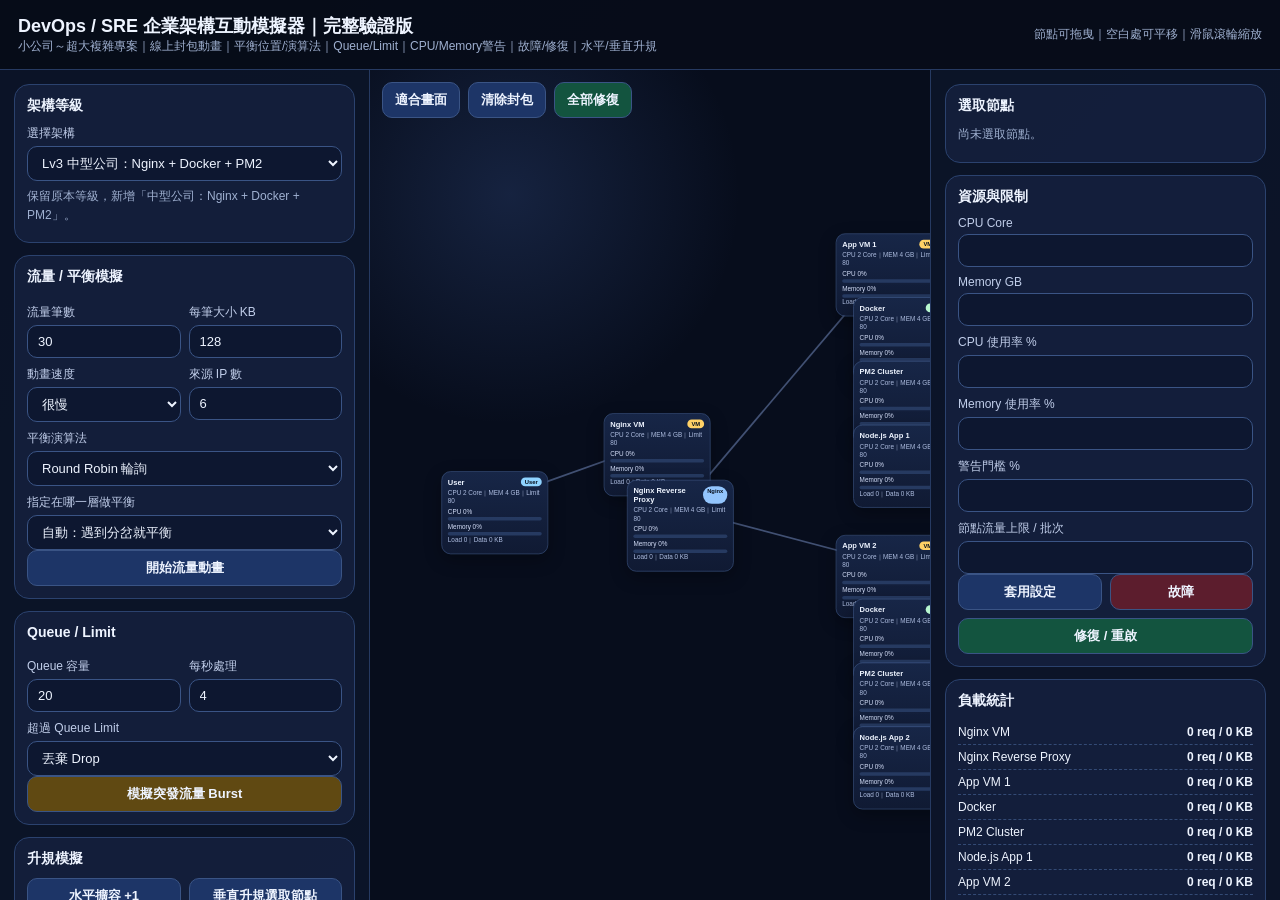
==== index.html @ 3b9d679e "Initial commit: DevOps/SRE 互動教學工具集 (模組化結構完成)" ====
<!DOCTYPE html>
<html lang="zh-Hant">
<head>
    <meta charset="UTF-8" />
    <meta name="viewport" content="width=device-width, initial-scale=1.0" />
    <title>DevOps / SRE 架構模擬器｜完整驗證版</title>
    <!-- 引入獨立的 CSS 樣式表 -->
    <link rel="stylesheet" href="style.css" />
</head>
<body>
    <header>
        <div>
            <h1>DevOps / SRE 企業架構互動模擬器｜完整驗證版</h1>
            <div class="hint">小公司～超大複雜專案｜線上封包動畫｜平衡位置/演算法｜Queue/Limit｜CPU/Memory警告｜故障/修復｜水平/垂直升規</div>
        </div>
        <div class="hint">節點可拖曳｜空白處可平移｜滑鼠滾輪縮放</div>
    </header>
    
    <div class="layout">
        <!-- 左側面板：設定與操作 -->
        <aside class="sidebar">
            <div class="section">
                <h2>架構等級</h2>
                <label>選擇架構</label>
                <select id="level"></select>
                <p>保留原本等級，新增「中型公司：Nginx + Docker + PM2」。</p>
            </div>
            
            <div class="section">
                <h2>流量 / 平衡模擬</h2>
                <div class="row">
                    <div>
                        <label>流量筆數</label>
                        <input id="trafficCount" type="number" min="1" max="1000" value="30">
                    </div>
                    <div>
                        <label>每筆大小 KB</label>
                        <input id="packetSize" type="number" min="1" value="128">
                    </div>
                </div>
                <div class="row">
                    <div>
                        <label>動畫速度</label>
                        <select id="speed">
                            <option value="3400">超慢</option>
                            <option value="2600" selected>很慢</option>
                            <option value="1800">慢</option>
                            <option value="1100">普通</option>
                        </select>
                    </div>
                    <div>
                        <label>來源 IP 數</label>
                        <input id="clientCount" type="number" min="1" max="100" value="6">
                    </div>
                </div>
                <label>平衡演算法</label>
                <select id="algorithm">
                    <option value="roundRobin">Round Robin 輪詢</option>
                    <option value="random">Random 隨機</option>
                    <option value="leastConnection">Least Connection 最少連線</option>
                    <option value="weighted">Weighted 權重</option>
                    <option value="ipHash">IP Hash 固定來源</option>
                </select>
                <label>指定在哪一層做平衡</label>
                <select id="balanceAt">
                    <option value="auto">自動：遇到分岔就平衡</option>
                    <option value="first">第一個可分流節點</option>
                    <option value="nginx">Nginx</option>
                    <option value="gcp-lb">GCP Load Balancer / CDN</option>
                    <option value="k8s-service">K8s Service</option>
                    <option value="queue">Queue 出隊</option>
                </select>
                <button id="startTraffic">開始流量動畫</button>
            </div>
            
            <div class="section">
                <h2>Queue / Limit</h2>
                <div class="row">
                    <div>
                        <label>Queue 容量</label>
                        <input id="queueCapacity" type="number" min="0" value="20">
                    </div>
                    <div>
                        <label>每秒處理</label>
                        <input id="queueRate" type="number" min="1" value="4">
                    </div>
                </div>
                <label>超過 Queue Limit</label>
                <select id="overflowMode">
                    <option value="drop">丟棄 Drop</option>
                    <option value="reject">拒絕 429</option>
                    <option value="wait">等待 Wait</option>
                </select>
                <button class="warnbtn" id="simulateBurst">模擬突發流量 Burst</button>
            </div>
            
            <div class="section">
                <h2>升規模擬</h2>
                <div class="row">
                    <button id="horizontalScale">水平擴容 +1</button>
                    <button id="verticalScale">垂直升規選取節點</button>
                </div>
                <p>水平擴容會在目前可平衡層後方新增 App/Pod，垂直升規會提高選取節點 CPU / Memory 並降低使用率。</p>
            </div>
            
            <div class="section">
                <h2>畫布操作</h2>
                <div class="row3">
                    <button id="zoomIn">放大</button>
                    <button id="zoomOut">縮小</button>
                    <button id="resetView">重置</button>
                </div>
                <p><span class="kbd">拖節點</span> 手動排版；<span class="kbd">拖空白處</span> 平移；<span class="kbd">滾輪</span> 縮放。</p>
            </div>
        </aside>
        
        <!-- 中央區域：畫布與圖形 -->
        <main class="canvasWrap" id="canvasWrap">
            <div class="toolbar">
                <button id="fitView">適合畫面</button>
                <button id="clearPackets">清除封包</button>
                <button id="repairAll" class="good">全部修復</button>
            </div>
            <div class="stage" id="stage">
                <svg id="svg">
                    <defs>
                        <marker id="arrow" markerWidth="10" markerHeight="10" refX="8" refY="3" orient="auto" markerUnits="strokeWidth">
                            <path d="M0,0 L0,6 L9,3 z" fill="#586b95"></path>
                        </marker>
                    </defs>
                </svg>
                <div id="nodes"></div>
            </div>
        </main>
        
        <!-- 右側面板：屬性與狀態 -->
        <aside class="inspector">
            <div class="section">
                <h2>選取節點</h2>
                <div id="selectedInfo">
                    <p>點選任一節點後可設定 CPU、Memory、Limit、故障與修復。</p>
                </div>
            </div>
            
            <div class="section">
                <h2>資源與限制</h2>
                <label>CPU Core</label>
                <input id="cpuLimit" type="number" min="0.1" step="0.1">
                <label>Memory GB</label>
                <input id="memoryLimit" type="number" min="0.1" step="0.1">
                <label>CPU 使用率 %</label>
                <input id="cpuUsage" type="number" min="0" max="300">
                <label>Memory 使用率 %</label>
                <input id="memoryUsage" type="number" min="0" max="300">
                <label>警告門檻 %</label>
                <input id="warnThreshold" type="number" min="1" max="300">
                <label>節點流量上限 / 批次</label>
                <input id="nodeLimit" type="number" min="1">
                
                <div class="row">
                    <button id="applyResource">套用設定</button>
                    <button class="danger" id="failSelected">故障</button>
                </div>
                <button class="good" id="repairSelected" style="margin-top:8px">修復 / 重啟</button>
            </div>
            
            <div class="section">
                <h2>負載統計</h2>
                <div id="stats"></div>
            </div>
            
            <div class="section">
                <h2>故障修復說明</h2>
                <div id="repairGuide">
                    <p>選取節點後會顯示對應修復方向。</p>
                </div>
            </div>
            
            <div class="section">
                <h2>事件紀錄</h2>
                <div class="log" id="log"></div>
            </div>
        </aside>
    </div>

    <!-- 引入主邏輯腳本 -->
    <script src="app.js"></script>
</body>
</html>
---- style.css ----
/* ==========================================================================
   CSS 變數區 - 定義色彩系統與基礎參數
   ========================================================================== */
:root {
  --bg: #08101f;
  --panel: #101a33;
  --panel2: #172545;
  --text: #eef4ff;
  --muted: #9fb0d0;
  --line: #586b95;
  --req: #54a8ff;
  --res: #55e39e;
  --bad: #ff4d6d;
  --warn: #ffd166;
  --ok: #5eead4;
  --purple: #b9a7ff;
}

/* ==========================================================================
   全域設定
   ========================================================================== */
* {
  box-sizing: border-box;
}

body {
  margin: 0;
  background: linear-gradient(135deg, #060a14, #101936);
  color: var(--text);
  font-family: -apple-system, BlinkMacSystemFont, "Segoe UI", "Noto Sans TC", Arial, sans-serif;
  overflow: hidden;
}

/* ==========================================================================
   排版與結構 (Header / Layout)
   ========================================================================== */
header {
  height: 70px;
  display: flex;
  justify-content: space-between;
  align-items: center;
  padding: 12px 18px;
  background: rgba(7, 12, 25, 0.94);
  border-bottom: 1px solid #263a61;
}

h1 {
  font-size: 18px;
  margin: 0;
}

.hint {
  font-size: 12px;
  color: var(--muted);
  line-height: 1.45;
}

.layout {
  display: grid;
  grid-template-columns: 370px 1fr 350px;
  height: calc(100vh - 70px);
}

aside {
  overflow: auto;
  background: rgba(12, 20, 40, 0.96);
  padding: 14px;
}

.sidebar {
  border-right: 1px solid #263a61;
}

.inspector {
  border-left: 1px solid #263a61;
}

.section {
  background: rgba(22, 34, 65, 0.76);
  border: 1px solid #2b426e;
  border-radius: 15px;
  padding: 12px;
  margin-bottom: 12px;
}

.section h2 {
  font-size: 14px;
  margin: 0 0 10px;
}

.section p {
  font-size: 12px;
  color: var(--muted);
  line-height: 1.55;
  margin: 6px 0;
}

/* ==========================================================================
   表單元件 (Form Elements)
   ========================================================================== */
label {
  display: block;
  font-size: 12px;
  color: #c1ceea;
  margin: 8px 0 4px;
}

select, input, button {
  width: 100%;
  border: 1px solid #3a5485;
  border-radius: 10px;
  background: #0d1730;
  color: var(--text);
  padding: 8px 10px;
  font-size: 13px;
}

button {
  background: #1d3567;
  cursor: pointer;
  font-weight: 800;
}

button:hover {
  background: #284a89;
}

.danger { background: #5c1d2d; }
.danger:hover { background: #832940; }
.good { background: #13543f; }
.good:hover { background: #1d7a5d; }
.warnbtn { background: #604912; }
.warnbtn:hover { background: #85651a; }

.row {
  display: grid;
  grid-template-columns: 1fr 1fr;
  gap: 8px;
}

.row3 {
  display: grid;
  grid-template-columns: 1fr 1fr 1fr;
  gap: 8px;
}

/* ==========================================================================
   畫布區 (Canvas & SVG)
   ========================================================================== */
.canvasWrap {
  position: relative;
  overflow: hidden;
  background: radial-gradient(circle at 25% 15%, rgba(74, 111, 190, 0.22), transparent 28%), #070d1c;
}

.stage {
  position: absolute;
  left: 0;
  top: 0;
  width: 2600px;
  height: 1600px;
  transform-origin: 0 0;
  cursor: grab;
}

.stage.grabbing {
  cursor: grabbing;
}

svg {
  position: absolute;
  inset: 0;
  width: 2600px;
  height: 1600px;
  pointer-events: none;
  overflow: visible;
}

/* 節點連線 */
.edge {
  stroke: var(--line);
  stroke-width: 3;
  fill: none;
  opacity: 0.72;
}

.edge.dead {
  stroke: var(--bad);
  stroke-dasharray: 8 8;
  opacity: 0.95;
}

.edge.hot {
  stroke: var(--req);
  opacity: 1;
}

.edge.back {
  stroke: var(--res);
  opacity: 1;
}

.toolbar {
  position: absolute;
  z-index: 20;
  top: 12px;
  left: 12px;
  display: flex;
  gap: 8px;
}

.toolbar button {
  width: auto;
  padding: 8px 12px;
}

/* ==========================================================================
   架構節點 (Nodes)
   ========================================================================== */
.node {
  position: absolute;
  width: 184px;
  min-height: 100px;
  border: 1px solid #405a8c;
  background: linear-gradient(180deg, #172647, #101a33);
  border-radius: 16px;
  box-shadow: 0 10px 30px rgba(0, 0, 0, 0.30);
  padding: 10px;
  cursor: move;
  user-select: none;
  transition: 0.15s;
}

.node:hover {
  box-shadow: 0 0 0 2px rgba(84, 168, 255, 0.24), 0 12px 30px rgba(0, 0, 0, 0.38);
}

.node.selected {
  border-color: #54a8ff;
  box-shadow: 0 0 0 3px rgba(84, 168, 255, 0.25);
}

.node.failed {
  border-color: var(--bad);
  box-shadow: 0 0 24px rgba(255, 77, 109, 0.92), 0 0 58px rgba(255, 77, 109, 0.35);
  animation: pulse 1.1s infinite;
}

.node.warning {
  border-color: var(--warn);
  box-shadow: 0 0 20px rgba(255, 209, 102, 0.55);
}

@keyframes pulse {
  50% { filter: brightness(1.25); }
}

.title {
  font-size: 13px;
  font-weight: 900;
  display: flex;
  justify-content: space-between;
  gap: 6px;
  margin-bottom: 4px;
}

.badge {
  font-size: 10px;
  border-radius: 999px;
  padding: 2px 7px;
  color: #07101d;
  background: #8fd3ff;
  white-space: nowrap;
}

/* 各類型 Badge 顏色 */
.badge.vm { background: #ffd166; }
.badge.nginx { background: #93c5fd; }
.badge.pm2 { background: #f9a8d4; }
.badge.container { background: #b7f7cf; }
.badge.app { background: #5eead4; }
.badge.queue { background: #fca5a5; }
.badge.db { background: #c4b5fd; }
.badge.k8s, .badge.k8s-service, .badge.gcp-lb { background: #b9a7ff; }

.sub {
  font-size: 11px;
  color: #aebde0;
  margin-bottom: 6px;
}

.metric {
  font-size: 11px;
  color: #d4def8;
  margin: 4px 0;
}

/* 進度條 (CPU / Memory 等) */
.bar {
  height: 6px;
  background: #263a61;
  border-radius: 999px;
  overflow: hidden;
}

.bar i {
  display: block;
  height: 100%;
  background: linear-gradient(90deg, #5eead4, #54a8ff);
}

.node.warning .bar i {
  background: linear-gradient(90deg, #ffd166, #ff9f1c);
}

.node.failed .bar i {
  background: var(--bad);
}

/* ==========================================================================
   封包與日誌 (Packets & Logs)
   ========================================================================== */
.packet {
  position: absolute;
  width: 14px;
  height: 14px;
  border-radius: 50%;
  z-index: 12;
  transform: translate(-50%, -50%);
  box-shadow: 0 0 12px currentColor;
  pointer-events: none;
}

.packet.req {
  background: var(--req);
  color: var(--req);
}

.packet.res {
  background: var(--res);
  color: var(--res);
}

.packet.drop {
  background: var(--bad);
  color: var(--bad);
}

.stat {
  display: flex;
  justify-content: space-between;
  gap: 8px;
  border-bottom: 1px dashed #334a75;
  padding: 5px 0;
  font-size: 12px;
}

.log {
  height: 190px;
  overflow: auto;
  background: #071022;
  border: 1px solid #263a61;
  border-radius: 10px;
  padding: 8px;
  font-size: 12px;
  line-height: 1.45;
  color: #c6d6f6;
}

.pill {
  display: inline-block;
  padding: 3px 7px;
  border-radius: 999px;
  background: #203a69;
  border: 1px solid #385684;
  color: #dfeaff;
  font-size: 11px;
  margin: 2px;
}

.kbd {
  display: inline-block;
  border: 1px solid #4a6393;
  border-radius: 6px;
  padding: 1px 6px;
  background: #0c1730;
  color: #e7f0ff;
}

.code {
  white-space: pre-wrap;
  background: #071022;
  border: 1px solid #263a61;
  border-radius: 10px;
  padding: 10px;
  color: #dce8ff;
  font-size: 12px;
  line-height: 1.45;
}
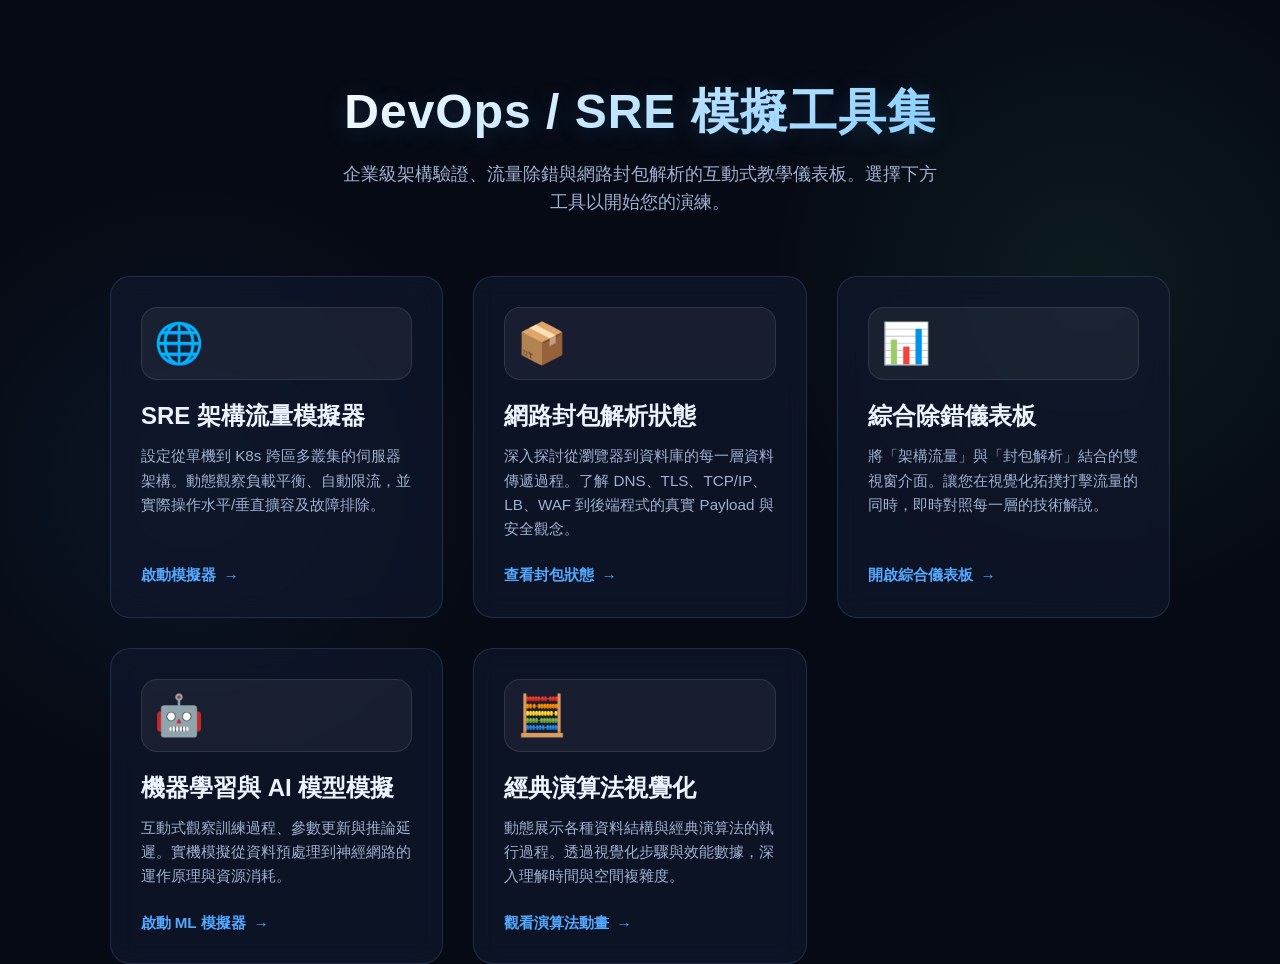
==== commit 4961bc32: "Rename index to sre, home to index for GitHub Pages default routing" ====
--- a/index.html
+++ b/index.html
@@ -1,189 +1,215 @@
 <!DOCTYPE html>
 <html lang="zh-Hant">
 <head>
-    <meta charset="UTF-8" />
-    <meta name="viewport" content="width=device-width, initial-scale=1.0" />
-    <title>DevOps / SRE 架構模擬器｜完整驗證版</title>
-    <!-- 引入獨立的 CSS 樣式表 -->
-    <link rel="stylesheet" href="style.css" />
+    <meta charset="UTF-8">
+    <meta name="viewport" content="width=device-width, initial-scale=1.0">
+    <title>SRE & DevOps 模擬工具集 (Toolkit Portal)</title>
+    <style>
+        :root {
+            --bg-color: #060a14;
+            --card-bg: rgba(17, 24, 45, 0.7);
+            --card-hover: rgba(26, 36, 65, 0.85);
+            --text-main: #eef4ff;
+            --text-muted: #9fb0d0;
+            --accent: #54a8ff;
+            --accent-glow: rgba(84, 168, 255, 0.4);
+            --border: rgba(88, 107, 149, 0.3);
+        }
+
+        * {
+            box-sizing: border-box;
+            margin: 0;
+            padding: 0;
+        }
+
+        body {
+            background-color: var(--bg-color);
+            background-image: 
+                radial-gradient(circle at 15% 50%, rgba(84, 168, 255, 0.08), transparent 25%),
+                radial-gradient(circle at 85% 30%, rgba(85, 227, 158, 0.08), transparent 25%);
+            color: var(--text-main);
+            font-family: -apple-system, BlinkMacSystemFont, "Segoe UI", "Noto Sans TC", Arial, sans-serif;
+            min-height: 100vh;
+            display: flex;
+            flex-direction: column;
+            align-items: center;
+        }
+
+        header {
+            text-align: center;
+            margin: 80px 0 60px;
+        }
+
+        h1 {
+            font-size: 3rem;
+            font-weight: 900;
+            letter-spacing: 1px;
+            background: linear-gradient(135deg, #ffffff, #8fd3ff);
+            -webkit-background-clip: text;
+            -webkit-text-fill-color: transparent;
+            margin-bottom: 16px;
+            text-shadow: 0 4px 24px rgba(84, 168, 255, 0.2);
+        }
+
+        p.subtitle {
+            font-size: 1.1rem;
+            color: var(--text-muted);
+            max-width: 600px;
+            line-height: 1.6;
+            margin: 0 auto;
+        }
+
+        .grid {
+            display: grid;
+            grid-template-columns: repeat(auto-fit, minmax(320px, 1fr));
+            gap: 30px;
+            width: 100%;
+            max-width: 1100px;
+            padding: 0 20px;
+        }
+
+        .card {
+            background: var(--card-bg);
+            border: 1px solid var(--border);
+            border-radius: 20px;
+            padding: 30px;
+            text-decoration: none;
+            color: var(--text-main);
+            transition: all 0.3s cubic-bezier(0.25, 0.8, 0.25, 1);
+            backdrop-filter: blur(12px);
+            position: relative;
+            overflow: hidden;
+            display: flex;
+            flex-direction: column;
+        }
+
+        .card::before {
+            content: '';
+            position: absolute;
+            top: 0; left: 0; right: 0; height: 4px;
+            background: linear-gradient(90deg, #54a8ff, #5eead4);
+            opacity: 0;
+            transition: opacity 0.3s ease;
+        }
+
+        .card:hover {
+            transform: translateY(-8px);
+            background: var(--card-hover);
+            border-color: rgba(84, 168, 255, 0.5);
+            box-shadow: 0 20px 40px rgba(0, 0, 0, 0.4), 0 0 20px var(--accent-glow);
+        }
+
+        .card:hover::before {
+            opacity: 1;
+        }
+
+        .icon {
+            font-size: 2.5rem;
+            margin-bottom: 20px;
+            display: inline-block;
+            padding: 12px;
+            border-radius: 16px;
+            background: rgba(255, 255, 255, 0.05);
+            border: 1px solid rgba(255, 255, 255, 0.1);
+        }
+
+        .card h2 {
+            font-size: 1.5rem;
+            margin-bottom: 12px;
+            font-weight: 700;
+        }
+
+        .card p {
+            color: var(--text-muted);
+            font-size: 0.95rem;
+            line-height: 1.6;
+            flex-grow: 1;
+        }
+
+        .card .btn-text {
+            margin-top: 24px;
+            color: var(--accent);
+            font-weight: 700;
+            font-size: 0.95rem;
+            display: flex;
+            align-items: center;
+            gap: 8px;
+        }
+
+        .card .btn-text::after {
+            content: '→';
+            transition: transform 0.2s ease;
+        }
+
+        .card:hover .btn-text::after {
+            transform: translateX(5px);
+        }
+
+        /* 預留未來擴充版位 */
+        .card.coming-soon {
+            opacity: 0.6;
+            cursor: not-allowed;
+            border-style: dashed;
+        }
+        .card.coming-soon:hover {
+            transform: none;
+            box-shadow: none;
+            border-color: var(--border);
+            background: var(--card-bg);
+        }
+        .card.coming-soon:hover::before {
+            opacity: 0;
+        }
+    </style>
 </head>
 <body>
+
     <header>
-        <div>
-            <h1>DevOps / SRE 企業架構互動模擬器｜完整驗證版</h1>
-            <div class="hint">小公司～超大複雜專案｜線上封包動畫｜平衡位置/演算法｜Queue/Limit｜CPU/Memory警告｜故障/修復｜水平/垂直升規</div>
-        </div>
-        <div class="hint">節點可拖曳｜空白處可平移｜滑鼠滾輪縮放</div>
+        <h1>DevOps / SRE 模擬工具集</h1>
+        <p class="subtitle">企業級架構驗證、流量除錯與網路封包解析的互動式教學儀表板。選擇下方工具以開始您的演練。</p>
     </header>
-    
-    <div class="layout">
-        <!-- 左側面板：設定與操作 -->
-        <aside class="sidebar">
-            <div class="section">
-                <h2>架構等級</h2>
-                <label>選擇架構</label>
-                <select id="level"></select>
-                <p>保留原本等級，新增「中型公司：Nginx + Docker + PM2」。</p>
-            </div>
-            
-            <div class="section">
-                <h2>流量 / 平衡模擬</h2>
-                <div class="row">
-                    <div>
-                        <label>流量筆數</label>
-                        <input id="trafficCount" type="number" min="1" max="1000" value="30">
-                    </div>
-                    <div>
-                        <label>每筆大小 KB</label>
-                        <input id="packetSize" type="number" min="1" value="128">
-                    </div>
-                </div>
-                <div class="row">
-                    <div>
-                        <label>動畫速度</label>
-                        <select id="speed">
-                            <option value="3400">超慢</option>
-                            <option value="2600" selected>很慢</option>
-                            <option value="1800">慢</option>
-                            <option value="1100">普通</option>
-                        </select>
-                    </div>
-                    <div>
-                        <label>來源 IP 數</label>
-                        <input id="clientCount" type="number" min="1" max="100" value="6">
-                    </div>
-                </div>
-                <label>平衡演算法</label>
-                <select id="algorithm">
-                    <option value="roundRobin">Round Robin 輪詢</option>
-                    <option value="random">Random 隨機</option>
-                    <option value="leastConnection">Least Connection 最少連線</option>
-                    <option value="weighted">Weighted 權重</option>
-                    <option value="ipHash">IP Hash 固定來源</option>
-                </select>
-                <label>指定在哪一層做平衡</label>
-                <select id="balanceAt">
-                    <option value="auto">自動：遇到分岔就平衡</option>
-                    <option value="first">第一個可分流節點</option>
-                    <option value="nginx">Nginx</option>
-                    <option value="gcp-lb">GCP Load Balancer / CDN</option>
-                    <option value="k8s-service">K8s Service</option>
-                    <option value="queue">Queue 出隊</option>
-                </select>
-                <button id="startTraffic">開始流量動畫</button>
-            </div>
-            
-            <div class="section">
-                <h2>Queue / Limit</h2>
-                <div class="row">
-                    <div>
-                        <label>Queue 容量</label>
-                        <input id="queueCapacity" type="number" min="0" value="20">
-                    </div>
-                    <div>
-                        <label>每秒處理</label>
-                        <input id="queueRate" type="number" min="1" value="4">
-                    </div>
-                </div>
-                <label>超過 Queue Limit</label>
-                <select id="overflowMode">
-                    <option value="drop">丟棄 Drop</option>
-                    <option value="reject">拒絕 429</option>
-                    <option value="wait">等待 Wait</option>
-                </select>
-                <button class="warnbtn" id="simulateBurst">模擬突發流量 Burst</button>
-            </div>
-            
-            <div class="section">
-                <h2>升規模擬</h2>
-                <div class="row">
-                    <button id="horizontalScale">水平擴容 +1</button>
-                    <button id="verticalScale">垂直升規選取節點</button>
-                </div>
-                <p>水平擴容會在目前可平衡層後方新增 App/Pod，垂直升規會提高選取節點 CPU / Memory 並降低使用率。</p>
-            </div>
-            
-            <div class="section">
-                <h2>畫布操作</h2>
-                <div class="row3">
-                    <button id="zoomIn">放大</button>
-                    <button id="zoomOut">縮小</button>
-                    <button id="resetView">重置</button>
-                </div>
-                <p><span class="kbd">拖節點</span> 手動排版；<span class="kbd">拖空白處</span> 平移；<span class="kbd">滾輪</span> 縮放。</p>
-            </div>
-        </aside>
-        
-        <!-- 中央區域：畫布與圖形 -->
-        <main class="canvasWrap" id="canvasWrap">
-            <div class="toolbar">
-                <button id="fitView">適合畫面</button>
-                <button id="clearPackets">清除封包</button>
-                <button id="repairAll" class="good">全部修復</button>
-            </div>
-            <div class="stage" id="stage">
-                <svg id="svg">
-                    <defs>
-                        <marker id="arrow" markerWidth="10" markerHeight="10" refX="8" refY="3" orient="auto" markerUnits="strokeWidth">
-                            <path d="M0,0 L0,6 L9,3 z" fill="#586b95"></path>
-                        </marker>
-                    </defs>
-                </svg>
-                <div id="nodes"></div>
-            </div>
-        </main>
-        
-        <!-- 右側面板：屬性與狀態 -->
-        <aside class="inspector">
-            <div class="section">
-                <h2>選取節點</h2>
-                <div id="selectedInfo">
-                    <p>點選任一節點後可設定 CPU、Memory、Limit、故障與修復。</p>
-                </div>
-            </div>
-            
-            <div class="section">
-                <h2>資源與限制</h2>
-                <label>CPU Core</label>
-                <input id="cpuLimit" type="number" min="0.1" step="0.1">
-                <label>Memory GB</label>
-                <input id="memoryLimit" type="number" min="0.1" step="0.1">
-                <label>CPU 使用率 %</label>
-                <input id="cpuUsage" type="number" min="0" max="300">
-                <label>Memory 使用率 %</label>
-                <input id="memoryUsage" type="number" min="0" max="300">
-                <label>警告門檻 %</label>
-                <input id="warnThreshold" type="number" min="1" max="300">
-                <label>節點流量上限 / 批次</label>
-                <input id="nodeLimit" type="number" min="1">
-                
-                <div class="row">
-                    <button id="applyResource">套用設定</button>
-                    <button class="danger" id="failSelected">故障</button>
-                </div>
-                <button class="good" id="repairSelected" style="margin-top:8px">修復 / 重啟</button>
-            </div>
-            
-            <div class="section">
-                <h2>負載統計</h2>
-                <div id="stats"></div>
-            </div>
-            
-            <div class="section">
-                <h2>故障修復說明</h2>
-                <div id="repairGuide">
-                    <p>選取節點後會顯示對應修復方向。</p>
-                </div>
-            </div>
-            
-            <div class="section">
-                <h2>事件紀錄</h2>
-                <div class="log" id="log"></div>
-            </div>
-        </aside>
+
+    <div class="grid">
+        <!-- 工具 1 -->
+        <a href="sre.html" class="card">
+            <div class="icon">🌐</div>
+            <h2>SRE 架構流量模擬器</h2>
+            <p>設定從單機到 K8s 跨區多叢集的伺服器架構。動態觀察負載平衡、自動限流，並實際操作水平/垂直擴容及故障排除。</p>
+            <div class="btn-text">啟動模擬器</div>
+        </a>
+
+        <!-- 工具 2 -->
+        <a href="net.html" class="card">
+            <div class="icon">📦</div>
+            <h2>網路封包解析狀態</h2>
+            <p>深入探討從瀏覽器到資料庫的每一層資料傳遞過程。了解 DNS、TLS、TCP/IP、LB、WAF 到後端程式的真實 Payload 與安全觀念。</p>
+            <div class="btn-text">查看封包狀態</div>
+        </a>
+
+        <!-- 工具 3 -->
+        <a href="dashboard.html" class="card">
+            <div class="icon">📊</div>
+            <h2>綜合除錯儀表板</h2>
+            <p>將「架構流量」與「封包解析」結合的雙視窗介面。讓您在視覺化拓撲打擊流量的同時，即時對照每一層的技術解說。</p>
+            <div class="btn-text">開啟綜合儀表板</div>
+        </a>
+
+        <!-- 工具 4 -->
+        <a href="ml.html" class="card">
+            <div class="icon">🤖</div>
+            <h2>機器學習與 AI 模型模擬</h2>
+            <p>互動式觀察訓練過程、參數更新與推論延遲。實機模擬從資料預處理到神經網路的運作原理與資源消耗。</p>
+            <div class="btn-text">啟動 ML 模擬器</div>
+        </a>
+
+        <!-- 工具 5 -->
+        <a href="alg.html" class="card">
+            <div class="icon">🧮</div>
+            <h2>經典演算法視覺化</h2>
+            <p>動態展示各種資料結構與經典演算法的執行過程。透過視覺化步驟與效能數據，深入理解時間與空間複雜度。</p>
+            <div class="btn-text">觀看演算法動畫</div>
+        </a>
     </div>
 
-    <!-- 引入主邏輯腳本 -->
-    <script src="app.js"></script>
 </body>
 </html>
